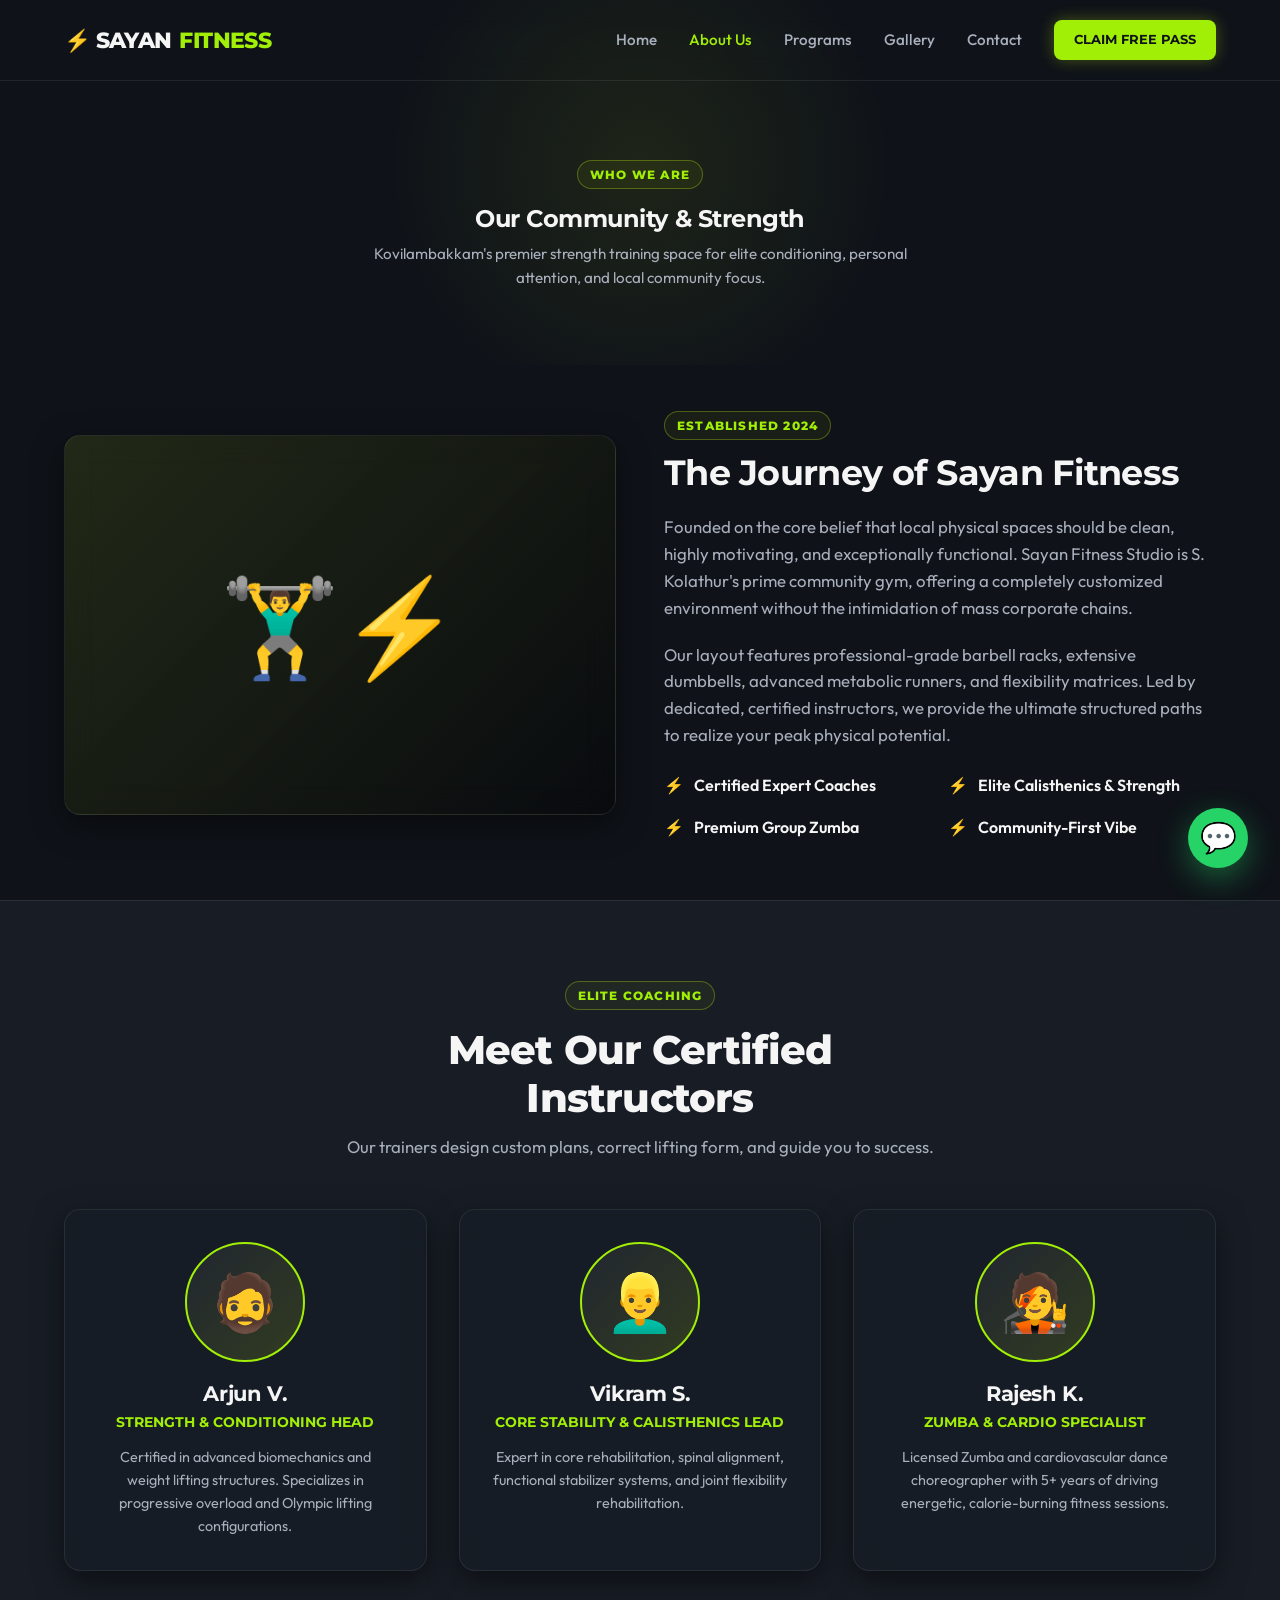
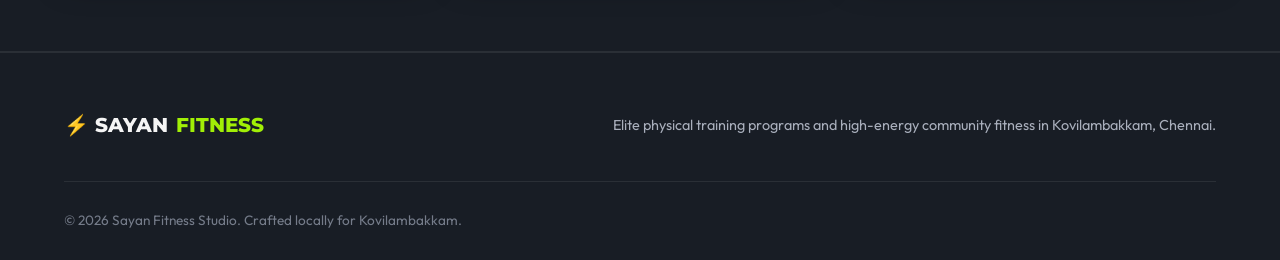
==== about.html @ 77677766 "feat: migrate Sayan Fitness to premium multi-page architecture with validations and redirects" ====
<!DOCTYPE html>
<html lang="en">
<head>
  <script>
    if (window.location.hostname.includes('surge.sh')) {
      window.location.replace('https://sayan-fitness.vercel.app/about.html');
    }
  </script>
  <meta charset="UTF-8">
  <meta name="viewport" content="width=device-width, initial-scale=1.0">
  
  <!-- Primary SEO Meta Tags -->
  <title>About Us — Sayan Fitness Studio | Kovilambakkam, Chennai</title>
  <meta name="description" content="Discover Sayan Fitness Studio, Kovilambakkam's premier strength training and conditioning club. Certified coaches, advanced setup, and a dedicated community.">
  
  <!-- Tab Icon (Pulsing Lightning Bolt Emoji SVG) -->
  <link rel="icon" href="data:image/svg+xml,<svg xmlns=%22http://www.w3.org/2000/svg%22 viewBox=%220 0 100 100%22><text y=%22.9em%22 font-size=%2290%22>⚡</text></svg>">
  
  <!-- CSS Stylesheet -->
  <link rel="stylesheet" href="css/style.css">
  
  <style>
    .subpage-hero {
      padding-top: 160px;
      padding-bottom: 60px;
      text-align: center;
      position: relative;
    }
    .subpage-hero::before {
      content: '';
      position: absolute;
      top: -10%;
      left: 50%;
      transform: translateX(-50%);
      width: 600px;
      height: 400px;
      background: radial-gradient(circle, rgba(var(--accent-lime-rgb), 0.08) 0%, transparent 70%);
      z-index: -1;
      pointer-events: none;
    }
    .about-story {
      padding: 60px 0;
    }
    .story-grid {
      display: grid;
      grid-template-columns: 1fr 1fr;
      gap: 48px;
      align-items: center;
    }
    .story-content h2 {
      font-size: 2.2rem;
      margin-bottom: 20px;
    }
    .story-content p {
      color: var(--text-secondary);
      margin-bottom: 20px;
      font-size: 1.05rem;
    }
    .features-list {
      margin-top: 24px;
      display: grid;
      grid-template-columns: 1fr 1fr;
      gap: 16px;
    }
    .feature-item {
      display: flex;
      align-items: center;
      gap: 10px;
      font-weight: 600;
      color: var(--text-primary);
    }
    .feature-item::before {
      content: '⚡';
      color: var(--accent-lime);
    }
    .team-section {
      padding: 80px 0;
      background-color: var(--bg-secondary);
      border-top: 1px solid var(--glass-border);
      border-bottom: 1px solid var(--glass-border);
    }
    .team-grid {
      display: grid;
      grid-template-columns: repeat(3, 1fr);
      gap: 32px;
      margin-top: 48px;
    }
    .member-card {
      padding: 32px;
      text-align: center;
      display: flex;
      flex-direction: column;
      align-items: center;
      transition: var(--transition-normal);
    }
    .member-card:hover {
      transform: translateY(-8px);
      border-color: rgba(var(--accent-lime-rgb), 0.25);
    }
    .member-photo {
      width: 120px;
      height: 120px;
      background: linear-gradient(135deg, var(--bg-tertiary) 0%, rgba(var(--accent-lime-rgb), 0.15) 100%);
      border: 2.5px solid var(--accent-lime);
      border-radius: var(--radius-full);
      display: flex;
      align-items: center;
      justify-content: center;
      font-size: 3.5rem;
      margin-bottom: 20px;
    }
    .member-card h3 {
      font-size: 1.3rem;
      margin-bottom: 4px;
    }
    .member-card .role {
      color: var(--accent-lime);
      font-weight: 700;
      font-family: var(--font-headings);
      text-transform: uppercase;
      font-size: 0.9rem;
      margin-bottom: 12px;
    }
    .member-card p {
      color: var(--text-secondary);
      font-size: 0.9rem;
    }
  </style>
</head>
<body>

  <!-- ==========================================
       HEADER & NAVIGATION
       ========================================== -->
  <header class="site-header">
    <div class="container header-container">
      <a href="index.html" class="logo">
        ⚡ Sayan <span>Fitness</span>
      </a>
      
      <nav class="nav-menu">
        <a href="index.html" class="nav-link">Home</a>
        <a href="about.html" class="nav-link active">About Us</a>
        <a href="programs.html" class="nav-link">Programs</a>
        <a href="gallery.html" class="nav-link">Gallery</a>
        <a href="contact.html" class="nav-link">Contact</a>
        <a href="index.html#planner" class="btn btn-primary" style="padding: 10px 20px; font-size: 0.8rem; border-radius: var(--radius-sm);">Claim Free Pass</a>
      </nav>
      
      <button class="menu-toggle" aria-label="Toggle Menu">
        <span></span>
        <span></span>
        <span></span>
      </button>
    </div>
  </header>

  <!-- ==========================================
       SUBPAGE HERO
       ========================================== -->
  <section class="subpage-hero">
    <div class="container">
      <span class="section-tag">WHO WE ARE</span>
      <h1>Our Community & Strength</h1>
      <p class="calc-subtitle" style="max-width: 600px; margin: 8px auto 0 auto;">Kovilambakkam's premier strength training space for elite conditioning, personal attention, and local community focus.</p>
    </div>
  </section>

  <!-- ==========================================
       ABOUT STORY
       ========================================== -->
  <section class="about-story">
    <div class="container">
      <div class="story-grid">
        <div class="story-image glass-card" style="height: 380px; display: flex; align-items: center; justify-content: center; font-size: 6rem; background: linear-gradient(135deg, rgba(var(--accent-lime-rgb), 0.1), rgba(0,0,0,0.4));">
          🏋️‍♂️⚡
        </div>
        <div class="story-content">
          <span class="section-tag" style="margin-bottom: 12px;">ESTABLISHED 2024</span>
          <h2>The Journey of Sayan Fitness</h2>
          <p>Founded on the core belief that local physical spaces should be clean, highly motivating, and exceptionally functional. Sayan Fitness Studio is S. Kolathur's prime community gym, offering a completely customized environment without the intimidation of mass corporate chains.</p>
          <p>Our layout features professional-grade barbell racks, extensive dumbbells, advanced metabolic runners, and flexibility matrices. Led by dedicated, certified instructors, we provide the ultimate structured paths to realize your peak physical potential.</p>
          
          <div class="features-list">
            <div class="feature-item">Certified Expert Coaches</div>
            <div class="feature-item">Elite Calisthenics & Strength</div>
            <div class="feature-item">Premium Group Zumba</div>
            <div class="feature-item">Community-First Vibe</div>
          </div>
        </div>
      </div>
    </div>
  </section>

  <!-- ==========================================
       TEAM SECTION
       ========================================== -->
  <section class="team-section">
    <div class="container">
      <div class="section-header" style="margin-bottom: 0;">
        <span class="section-tag">ELITE COACHING</span>
        <h2>Meet Our Certified Instructors</h2>
        <p>Our trainers design custom plans, correct lifting form, and guide you to success.</p>
      </div>
      
      <div class="team-grid">
        <!-- Trainer 1 -->
        <div class="member-card glass-card">
          <div class="member-photo">🧔</div>
          <h3>Arjun V.</h3>
          <span class="role">Strength & Conditioning Head</span>
          <p>Certified in advanced biomechanics and weight lifting structures. Specializes in progressive overload and Olympic lifting configurations.</p>
        </div>

        <!-- Trainer 2 -->
        <div class="member-card glass-card">
          <div class="member-photo">👱‍♂️</div>
          <h3>Vikram S.</h3>
          <span class="role">Core Stability & Calisthenics Lead</span>
          <p>Expert in core rehabilitation, spinal alignment, functional stabilizer systems, and joint flexibility rehabilitation.</p>
        </div>

        <!-- Trainer 3 -->
        <div class="member-card glass-card">
          <div class="member-photo">🧑‍🎤</div>
          <h3>Rajesh K.</h3>
          <span class="role">Zumba & Cardio Specialist</span>
          <p>Licensed Zumba and cardiovascular dance choreographer with 5+ years of driving energetic, calorie-burning fitness sessions.</p>
        </div>
      </div>
    </div>
  </section>

  <!-- ==========================================
       FOOTER
       ========================================== -->
  <footer class="site-footer">
    <div class="container">
      <div class="footer-top">
        <div class="footer-logo">
          ⚡ Sayan <span>Fitness</span>
        </div>
        <p class="footer-tagline">Elite physical training programs and high-energy community fitness in Kovilambakkam, Chennai.</p>
      </div>
      
      <div class="footer-bottom">
        <p>&copy; 2026 Sayan Fitness Studio. Crafted locally for Kovilambakkam.</p>
      </div>
    </div>
  </footer>

  <!-- Floating WhatsApp Sticky -->
  <a href="https://wa.me/919600984227?text=Hi%20Sayan%20Fitness%20Studio!%20I'd%20like%20to%20claim%20my%20Free%201-Day%20Trial%20Pass." target="_blank" class="whatsapp-sticky" style="background-color: #25d366;" aria-label="Chat on WhatsApp">
    💬
  </a>

  <!-- JavaScript Toggle -->
  <script>
    document.addEventListener('DOMContentLoaded', () => {
      const menuToggle = document.querySelector('.menu-toggle');
      const navMenu = document.querySelector('.nav-menu');

      if (menuToggle && navMenu) {
        menuToggle.addEventListener('click', () => {
          navMenu.classList.toggle('active');
          const spans = menuToggle.querySelectorAll('span');
          if (navMenu.classList.contains('active')) {
            spans[0].style.transform = 'rotate(45deg) translate(6px, 6px)';
            spans[1].style.opacity = '0';
            spans[2].style.transform = 'rotate(-45deg) translate(6px, -6px)';
          } else {
            spans[0].style.transform = 'none';
            spans[1].style.opacity = '1';
            spans[2].style.transform = 'none';
          }
        });
      }
    });
  </script>
</body>
</html>
---- css/style.css ----
@import url('https://fonts.googleapis.com/css2?family=Montserrat:wght@400;600;700;800&family=Outfit:wght@300;400;500;600;700&display=swap');

/* ==========================================
   CSS CUSTOM PROPERTIES (DESIGN TOKENS)
   ========================================== */
:root {
  /* Color System */
  --bg-primary: hsl(220, 25%, 8%);
  --bg-secondary: hsl(220, 20%, 12%);
  --bg-tertiary: hsl(220, 18%, 16%);

  --accent-lime: hsl(80, 95%, 48%);
  --accent-lime-hover: hsl(80, 95%, 40%);
  --accent-lime-rgb: 204, 242, 12;

  --accent-orange: hsl(22, 100%, 50%);
  --accent-orange-hover: hsl(22, 100%, 45%);
  --accent-orange-rgb: 255, 89, 0;

  --text-primary: hsl(0, 0%, 96%);
  --text-secondary: hsl(220, 12%, 70%);
  --text-muted: hsl(220, 8%, 50%);

  /* Glassmorphism Styles */
  --glass-bg: rgba(22, 28, 38, 0.65);
  --glass-border: rgba(255, 255, 255, 0.08);
  --glass-glow: rgba(204, 242, 12, 0.15);

  /* Layout Spacing & Borders */
  --radius-sm: 8px;
  --radius-md: 16px;
  --radius-lg: 24px;
  --radius-full: 9999px;
  --shadow-sm: 0 4px 10px rgba(0, 0, 0, 0.3);
  --shadow-md: 0 10px 30px rgba(0, 0, 0, 0.5);
  --shadow-lg: 0 20px 50px rgba(0, 0, 0, 0.7);

  /* Transitions */
  --transition-fast: 0.2s cubic-bezier(0.4, 0, 0.2, 1);
  --transition-normal: 0.3s cubic-bezier(0.4, 0, 0.2, 1);
  --transition-slow: 0.5s cubic-bezier(0.4, 0, 0.2, 1);

  /* Fonts */
  --font-headings: 'Montserrat', sans-serif;
  --font-body: 'Outfit', sans-serif;
}

/* ==========================================
   RESET & BASE STYLES
   ========================================== */
*,
*::before,
*::after {
  box-sizing: border-box;
  margin: 0;
  padding: 0;
}

html {
  scroll-behavior: smooth;
  font-size: 16px;
  -webkit-font-smoothing: antialiased;
  -moz-osx-font-smoothing: grayscale;
}

body {
  background-color: var(--bg-primary);
  color: var(--text-primary);
  font-family: var(--font-body);
  line-height: 1.6;
  overflow-x: hidden;
}

h1,
h2,
h3,
h4,
h5,
h6 {
  font-family: var(--font-headings);
  font-weight: 700;
  letter-spacing: -0.02em;
  line-height: 1.2;
}

a {
  color: inherit;
  text-decoration: none;
  transition: var(--transition-fast);
}

ul {
  list-style: none;
}

img {
  max-width: 100%;
  height: auto;
  display: block;
}

/* Custom Scrollbar */
::-webkit-scrollbar {
  width: 8px;
}

::-webkit-scrollbar-track {
  background: var(--bg-primary);
}

::-webkit-scrollbar-thumb {
  background: var(--bg-tertiary);
  border-radius: var(--radius-full);
}

::-webkit-scrollbar-thumb:hover {
  background: var(--accent-lime);
}

/* ==========================================
   REUSABLE UTILITIES
   ========================================== */
.container {
  width: 100%;
  max-width: 1200px;
  margin: 0 auto;
  padding: 0 24px;
}

.glass-card {
  background: var(--glass-bg);
  border: 1px solid var(--glass-border);
  backdrop-filter: blur(16px);
  -webkit-backdrop-filter: blur(16px);
  border-radius: var(--radius-md);
  box-shadow: var(--shadow-md);
}

.btn {
  display: inline-flex;
  align-items: center;
  justify-content: center;
  gap: 8px;
  padding: 14px 28px;
  font-family: var(--font-headings);
  font-size: 0.95rem;
  font-weight: 700;
  text-transform: uppercase;
  border-radius: var(--radius-full);
  border: none;
  cursor: pointer;
  transition: var(--transition-normal);
  position: relative;
  overflow: hidden;
}

.btn-primary {
  background-color: var(--accent-lime);
  color: var(--bg-primary);
  box-shadow: 0 0 15px rgba(var(--accent-lime-rgb), 0.3);
}

.btn-primary:hover {
  background-color: var(--accent-lime-hover);
  transform: translateY(-2px);
  box-shadow: 0 0 25px rgba(var(--accent-lime-rgb), 0.5);
}

.btn-secondary {
  background-color: transparent;
  color: var(--text-primary);
  border: 1.5px solid var(--glass-border);
}

.btn-secondary:hover {
  background-color: rgba(255, 255, 255, 0.05);
  border-color: var(--text-primary);
  transform: translateY(-2px);
}

.text-gradient {
  background: linear-gradient(135deg, var(--text-primary) 30%, var(--accent-lime) 100%);
  -webkit-background-clip: text;
  -webkit-text-fill-color: transparent;
  background-clip: text;
}

.section-tag {
  display: inline-block;
  font-family: var(--font-headings);
  font-size: 0.75rem;
  font-weight: 800;
  text-transform: uppercase;
  color: var(--accent-lime);
  border: 1px solid rgba(var(--accent-lime-rgb), 0.3);
  padding: 4px 12px;
  border-radius: var(--radius-full);
  margin-bottom: 16px;
  letter-spacing: 0.1em;
  background: rgba(var(--accent-lime-rgb), 0.05);
}

/* ==========================================
   HEADER & NAVIGATION
   ========================================== */
.site-header {
  position: fixed;
  top: 0;
  left: 0;
  width: 100%;
  z-index: 100;
  background: rgba(var(--bg-primary), 0.8);
  backdrop-filter: blur(12px);
  -webkit-backdrop-filter: blur(12px);
  border-bottom: 1px solid var(--glass-border);
  transition: var(--transition-normal);
}

.header-container {
  display: flex;
  align-items: center;
  justify-content: space-between;
  height: 80px;
}

.logo {
  display: flex;
  align-items: center;
  gap: 8px;
  font-family: var(--font-headings);
  font-size: 1.35rem;
  font-weight: 800;
  text-transform: uppercase;
  letter-spacing: -0.03em;
}

.logo span {
  color: var(--accent-lime);
}

.nav-menu {
  display: flex;
  align-items: center;
  gap: 32px;
}

.nav-link {
  font-size: 0.95rem;
  font-weight: 500;
  color: var(--text-secondary);
}

.nav-link:hover,
.nav-link.active {
  color: var(--accent-lime);
}

.menu-toggle {
  display: none;
  flex-direction: column;
  gap: 6px;
  background: none;
  border: none;
  cursor: pointer;
  z-index: 102;
}

.menu-toggle span {
  display: block;
  width: 28px;
  height: 2.5px;
  background-color: var(--text-primary);
  border-radius: var(--radius-full);
  transition: var(--transition-normal);
}

/* ==========================================
   HERO SECTION
   ========================================== */
.hero-section {
  padding-top: 160px;
  padding-bottom: 80px;
  position: relative;
  overflow: hidden;
}

/* Modern Geometric Grid BG */
.hero-section::before {
  content: '';
  position: absolute;
  top: -20%;
  right: -10%;
  width: 800px;
  height: 800px;
  background: radial-gradient(circle, rgba(var(--accent-lime-rgb), 0.08) 0%, transparent 70%);
  z-index: -1;
  pointer-events: none;
}

.hero-grid {
  display: grid;
  grid-template-columns: 1.1fr 0.9fr;
  gap: 64px;
  align-items: center;
}

.hero-content h1 {
  font-size: clamp(2.5rem, 5vw, 4rem);
  font-weight: 800;
  line-height: 1.1;
  margin-bottom: 24px;
}

.hero-content p {
  font-size: 1.15rem;
  color: var(--text-secondary);
  margin-bottom: 40px;
  max-width: 540px;
}

.hero-cta {
  display: flex;
  align-items: center;
  gap: 16px;
  flex-wrap: wrap;
}

.hero-badge-group {
  display: flex;
  align-items: center;
  gap: 24px;
  margin-top: 56px;
  border-top: 1px solid var(--glass-border);
  padding-top: 24px;
}

.hero-badge {
  display: flex;
  flex-direction: column;
}

.hero-badge .number {
  font-family: var(--font-headings);
  font-size: 2rem;
  font-weight: 800;
  color: var(--accent-lime);
  line-height: 1;
}

.hero-badge .label {
  font-size: 0.8rem;
  color: var(--text-secondary);
  text-transform: uppercase;
  letter-spacing: 0.05em;
  margin-top: 4px;
}

/* ==========================================
   INTERACTIVE CALCULATOR / PLANNER
   ========================================== */
.calculator-card {
  padding: 40px;
  position: relative;
  overflow: hidden;
}

.calculator-card::after {
  content: '';
  position: absolute;
  bottom: -20%;
  left: -20%;
  width: 300px;
  height: 300px;
  background: radial-gradient(circle, rgba(var(--accent-lime-rgb), 0.03) 0%, transparent 60%);
  pointer-events: none;
}

.calc-title {
  margin-bottom: 8px;
}

.calc-subtitle {
  color: var(--text-secondary);
  font-size: 0.95rem;
  margin-bottom: 32px;
}

.form-row {
  display: grid;
  grid-template-columns: 1fr 1fr;
  gap: 24px;
  margin-bottom: 24px;
}

.input-group {
  display: flex;
  flex-direction: column;
  gap: 8px;
}

.input-label {
  font-size: 0.85rem;
  font-weight: 600;
  color: var(--text-secondary);
  text-transform: uppercase;
  letter-spacing: 0.05em;
}

.input-wrapper {
  position: relative;
  display: flex;
  align-items: center;
}

.form-control {
  width: 100%;
  background: rgba(0, 0, 0, 0.3);
  border: 1px solid var(--glass-border);
  color: var(--text-primary);
  padding: 14px 18px;
  border-radius: var(--radius-sm);
  font-family: var(--font-body);
  font-size: 1rem;
  font-weight: 500;
  transition: var(--transition-fast);
}

.form-control:focus {
  outline: none;
  border-color: var(--accent-lime);
  box-shadow: 0 0 10px rgba(var(--accent-lime-rgb), 0.15);
}

/* Style for Unit tags inside input wrapper */
.input-unit {
  position: absolute;
  right: 18px;
  color: var(--text-muted);
  font-size: 0.9rem;
  font-weight: 600;
}

.btn-select {
  display: flex;
  align-items: center;
  justify-content: center;
  background: rgba(0, 0, 0, 0.3);
  border: 1px solid var(--glass-border);
  color: var(--text-secondary);
  padding: 14px;
  border-radius: var(--radius-sm);
  cursor: pointer;
  font-family: var(--font-body);
  font-weight: 600;
  transition: var(--transition-fast);
}

.btn-select.active {
  background: rgba(var(--accent-lime-rgb), 0.08);
  border-color: var(--accent-lime);
  color: var(--accent-lime);
}

.goal-selector {
  display: grid;
  grid-template-columns: repeat(4, 1fr);
  gap: 12px;
}

/* Estimar Output Display */
.calc-results {
  margin-top: 32px;
  padding-top: 32px;
  border-top: 1px solid var(--glass-border);
}

.results-grid {
  display: grid;
  grid-template-columns: 1fr 1fr;
  gap: 24px;
  margin-bottom: 28px;
}

.result-box {
  background: rgba(0, 0, 0, 0.2);
  border: 1px solid rgba(255, 255, 255, 0.04);
  padding: 16px;
  border-radius: var(--radius-sm);
  text-align: center;
}

.result-val {
  font-family: var(--font-headings);
  font-size: 2.25rem;
  font-weight: 800;
  color: var(--accent-lime);
  line-height: 1.2;
}

.result-label {
  font-size: 0.75rem;
  text-transform: uppercase;
  color: var(--text-secondary);
  letter-spacing: 0.05em;
  margin-top: 4px;
}

/* Recommended Program Card */
.recommendation-alert {
  background: linear-gradient(135deg, rgba(var(--accent-lime-rgb), 0.08) 0%, rgba(0, 0, 0, 0.2) 100%);
  border: 1.5px dashed rgba(var(--accent-lime-rgb), 0.4);
  padding: 20px 24px;
  border-radius: var(--radius-sm);
  margin-bottom: 28px;
  display: flex;
  align-items: center;
  justify-content: space-between;
  gap: 20px;
}

.recommendation-alert .info {
  display: flex;
  flex-direction: column;
}

.recommendation-alert .tag {
  font-size: 0.7rem;
  text-transform: uppercase;
  font-weight: 800;
  letter-spacing: 0.08em;
  color: var(--accent-lime);
}

.recommendation-alert .program-name {
  font-family: var(--font-headings);
  font-size: 1.15rem;
  font-weight: 700;
  margin-top: 2px;
}

.recommendation-alert .program-desc {
  font-size: 0.85rem;
  color: var(--text-secondary);
  margin-top: 4px;
}

.recommendation-alert .icon {
  font-size: 2rem;
  opacity: 0.85;
}

/* Dynamic WhatsApp Link CTA styling */
.cta-btn-whatsapp {
  width: 100%;
  background: linear-gradient(135deg, #128c7e 0%, #25d366 100%);
  color: white;
  border: none;
  font-weight: 800;
  box-shadow: 0 8px 24px rgba(37, 211, 102, 0.25);
  animation: pulse-whatsapp 2s infinite;
}

.cta-btn-whatsapp:hover {
  background: #25d366;
  transform: translateY(-2px);
  box-shadow: 0 12px 30px rgba(37, 211, 102, 0.45);
}

@keyframes pulse-whatsapp {
  0% {
    box-shadow: 0 0 0 0 rgba(37, 211, 102, 0.6);
  }

  70% {
    box-shadow: 0 0 0 12px rgba(37, 211, 102, 0);
  }

  100% {
    box-shadow: 0 0 0 0 rgba(37, 211, 102, 0);
  }
}

/* ==========================================
   PROGRAMS / SERVICES
   ========================================== */
.programs-section {
  padding: 100px 0;
  position: relative;
}

.section-header {
  text-align: center;
  max-width: 600px;
  margin: 0 auto 64px auto;
}

.section-header h2 {
  font-size: 2.5rem;
  font-weight: 800;
}

.section-header p {
  color: var(--text-secondary);
  margin-top: 12px;
  font-size: 1.05rem;
}

.programs-grid {
  display: grid;
  grid-template-columns: repeat(3, 1fr);
  gap: 32px;
}

.program-card {
  padding: 40px 32px;
  display: flex;
  flex-direction: column;
  height: 100%;
  transition: var(--transition-normal);
  position: relative;
  overflow: hidden;
}

.program-card::before {
  content: '';
  position: absolute;
  top: 0;
  left: 0;
  width: 100%;
  height: 3px;
  background: linear-gradient(90deg, transparent, var(--accent-lime), transparent);
  opacity: 0;
  transition: var(--transition-normal);
}

.program-card:hover {
  transform: translateY(-8px);
  border-color: rgba(var(--accent-lime-rgb), 0.25);
  box-shadow: 0 15px 35px rgba(0, 0, 0, 0.6), 0 0 20px rgba(var(--accent-lime-rgb), 0.05);
}

.program-card:hover::before {
  opacity: 1;
}

.program-icon {
  width: 56px;
  height: 56px;
  background: rgba(255, 255, 255, 0.03);
  border: 1px solid var(--glass-border);
  border-radius: var(--radius-sm);
  display: flex;
  align-items: center;
  justify-content: center;
  font-size: 1.8rem;
  margin-bottom: 24px;
  transition: var(--transition-fast);
}

.program-card:hover .program-icon {
  background: rgba(var(--accent-lime-rgb), 0.1);
  border-color: var(--accent-lime);
  color: var(--accent-lime);
  transform: scale(1.05);
}

.program-card h3 {
  font-size: 1.35rem;
  margin-bottom: 12px;
}

.program-card p {
  color: var(--text-secondary);
  font-size: 0.95rem;
  line-height: 1.6;
  margin-bottom: 24px;
  flex-grow: 1;
}

.program-features {
  display: flex;
  flex-direction: column;
  gap: 10px;
  margin-bottom: 32px;
}

.program-features li {
  font-size: 0.85rem;
  color: var(--text-secondary);
  display: flex;
  align-items: center;
  gap: 8px;
}

.program-features li::before {
  content: '✓';
  color: var(--accent-lime);
  font-weight: 700;
}

/* ==========================================
   LOCATION & STUDIO INFORMATION
   ========================================== */
.location-section {
  padding: 100px 0;
  background: linear-gradient(180deg, var(--bg-primary) 0%, var(--bg-secondary) 100%);
  position: relative;
}

.location-grid {
  display: grid;
  grid-template-columns: 1fr 1fr;
  gap: 64px;
  align-items: center;
}

.studio-info {
  display: flex;
  flex-direction: column;
}

.info-cards {
  display: grid;
  grid-template-columns: 1fr 1fr;
  gap: 20px;
  margin-top: 32px;
}

.info-card {
  padding: 24px;
  display: flex;
  flex-direction: column;
  gap: 12px;
  background: rgba(0, 0, 0, 0.2);
  border: 1px solid var(--glass-border);
  border-radius: var(--radius-md);
}

.info-card .icon {
  font-size: 1.5rem;
  color: var(--accent-lime);
}

.info-card h4 {
  font-size: 1.05rem;
  font-weight: 700;
}

.info-card p {
  font-size: 0.9rem;
  color: var(--text-secondary);
  line-height: 1.5;
}

/* Customized clean Google Maps element container */
.map-card {
  height: 450px;
  overflow: hidden;
  border-radius: var(--radius-lg);
  position: relative;
}

.map-card iframe {
  width: 100%;
  height: 100%;
  border: none;
  filter: grayscale(1) invert(0.9) contrast(1.2);
  /* Stylized dark map overlay */
  opacity: 0.95;
  transition: var(--transition-normal);
}

.map-card:hover iframe {
  filter: none;
  opacity: 1;
}

/* ==========================================
   FOOTER
   ========================================== */
.site-footer {
  background-color: var(--bg-secondary);
  border-top: 1px solid var(--glass-border);
  padding: 56px 0 28px 0;
}

.footer-top {
  display: flex;
  align-items: center;
  justify-content: space-between;
  padding-bottom: 40px;
  border-bottom: 1px solid var(--glass-border);
  margin-bottom: 28px;
}

.footer-logo {
  display: flex;
  align-items: center;
  gap: 8px;
  font-family: var(--font-headings);
  font-size: 1.25rem;
  font-weight: 800;
  text-transform: uppercase;
}

.footer-logo span {
  color: var(--accent-lime);
}

.footer-tagline {
  font-size: 0.9rem;
  color: var(--text-secondary);
}

.footer-bottom {
  display: flex;
  align-items: center;
  justify-content: space-between;
  font-size: 0.85rem;
  color: var(--text-muted);
}

/* Sticky Mobile Quick Actions */
.whatsapp-sticky {
  position: fixed;
  bottom: 32px;
  right: 32px;
  width: 60px;
  height: 60px;
  background-color: #25d366;
  border-radius: var(--radius-full);
  display: flex;
  align-items: center;
  justify-content: center;
  color: white;
  font-size: 1.85rem;
  box-shadow: 0 10px 30px rgba(37, 211, 102, 0.4);
  z-index: 99;
  transition: var(--transition-normal);
}

.whatsapp-sticky:hover {
  transform: scale(1.1) rotate(10deg);
  box-shadow: 0 15px 40px rgba(37, 211, 102, 0.6);
}

/* ==========================================
   RESPONSIVE DESIGN (MEDIA QUERIES)
   ========================================== */
@media (max-width: 1024px) {
  .hero-grid {
    grid-template-columns: 1fr;
    gap: 48px;
    text-align: center;
  }

  .hero-content p {
    margin: 0 auto 40px auto;
  }

  .hero-cta {
    justify-content: center;
  }

  .hero-badge-group {
    justify-content: center;
  }

  .programs-grid {
    grid-template-columns: repeat(2, 1fr);
    gap: 24px;
  }

  .location-grid {
    grid-template-columns: 1fr;
    gap: 48px;
  }
}

@media (max-width: 768px) {
  .menu-toggle {
    display: flex;
  }

  .nav-menu {
    position: fixed;
    top: 0;
    right: -100%;
    width: 80%;
    height: 100vh;
    background: var(--bg-secondary);
    border-left: 1px solid var(--glass-border);
    flex-direction: column;
    justify-content: center;
    gap: 40px;
    z-index: 101;
    transition: var(--transition-normal);
  }

  .nav-menu.active {
    right: 0;
  }

  .programs-grid {
    grid-template-columns: 1fr;
    gap: 24px;
  }

  .form-row {
    grid-template-columns: 1fr;
    gap: 20px;
  }

  .goal-selector {
    grid-template-columns: repeat(2, 1fr);
  }

  .results-grid {
    grid-template-columns: 1fr;
    gap: 16px;
  }

  .recommendation-alert {
    flex-direction: column;
    text-align: center;
  }

  .info-cards {
    grid-template-columns: 1fr;
  }

  .footer-top {
    flex-direction: column;
    gap: 20px;
    text-align: center;
  }

  .footer-bottom {
    flex-direction: column;
    gap: 12px;
    text-align: center;
  }

  .whatsapp-sticky {
    bottom: 24px;
    right: 24px;
    width: 50px;
    height: 50px;
    font-size: 1.5rem;
  }
}
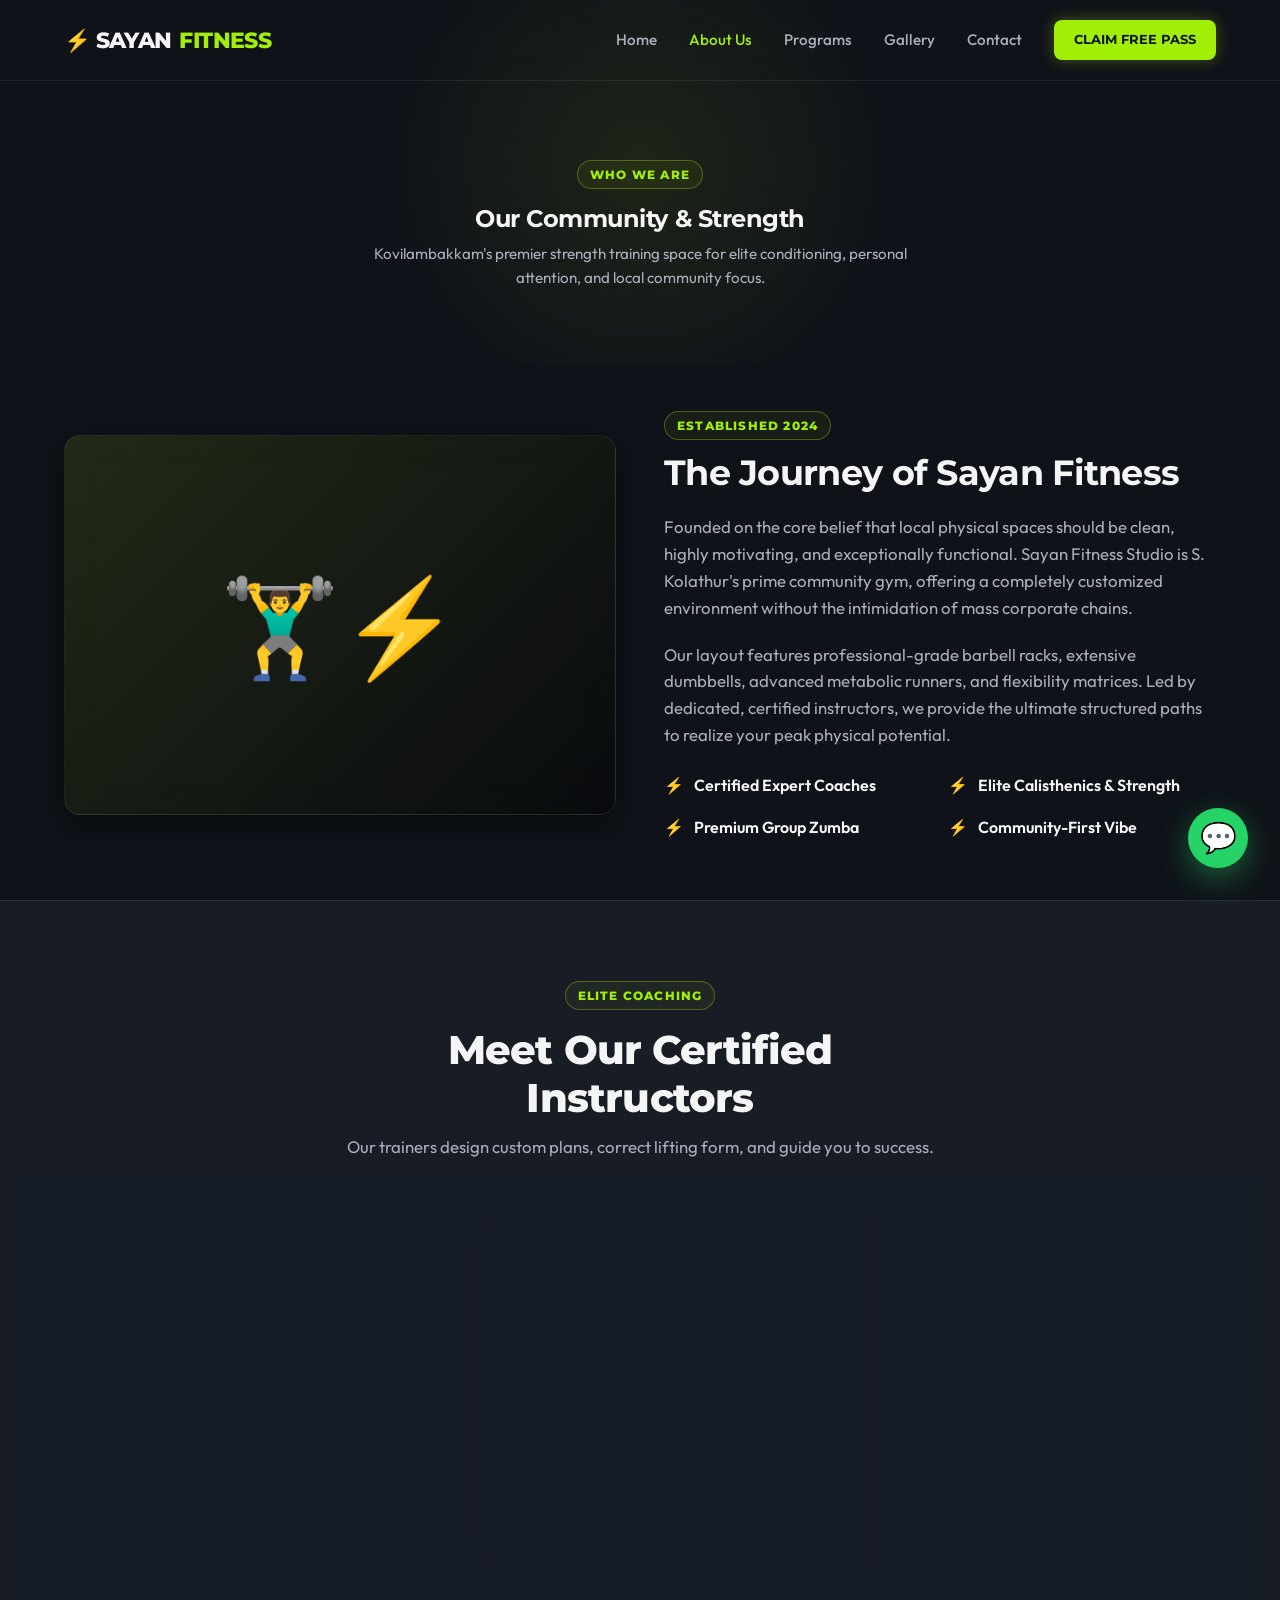
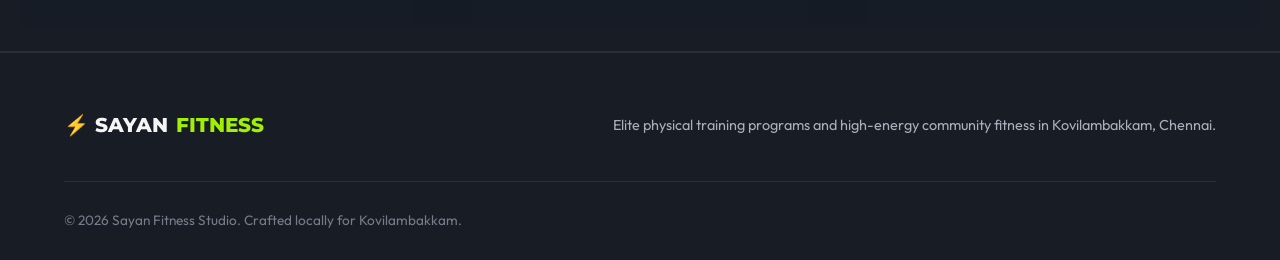
==== commit 2037028b: "chore: add mobile responsive layouts for all Sayan subpages" ====
--- a/about.html
+++ b/about.html
@@ -125,6 +125,26 @@
       color: var(--text-secondary);
       font-size: 0.9rem;
     }
+    @media (max-width: 768px) {
+      .story-grid {
+        grid-template-columns: 1fr;
+        gap: 32px;
+      }
+      .team-grid {
+        grid-template-columns: 1fr;
+        gap: 24px;
+      }
+      .features-list {
+        grid-template-columns: 1fr;
+      }
+      .subpage-hero {
+        padding-top: 120px;
+        padding-bottom: 40px;
+      }
+      .story-content h2 {
+        font-size: 1.8rem;
+      }
+    }
   </style>
 </head>
 <body>
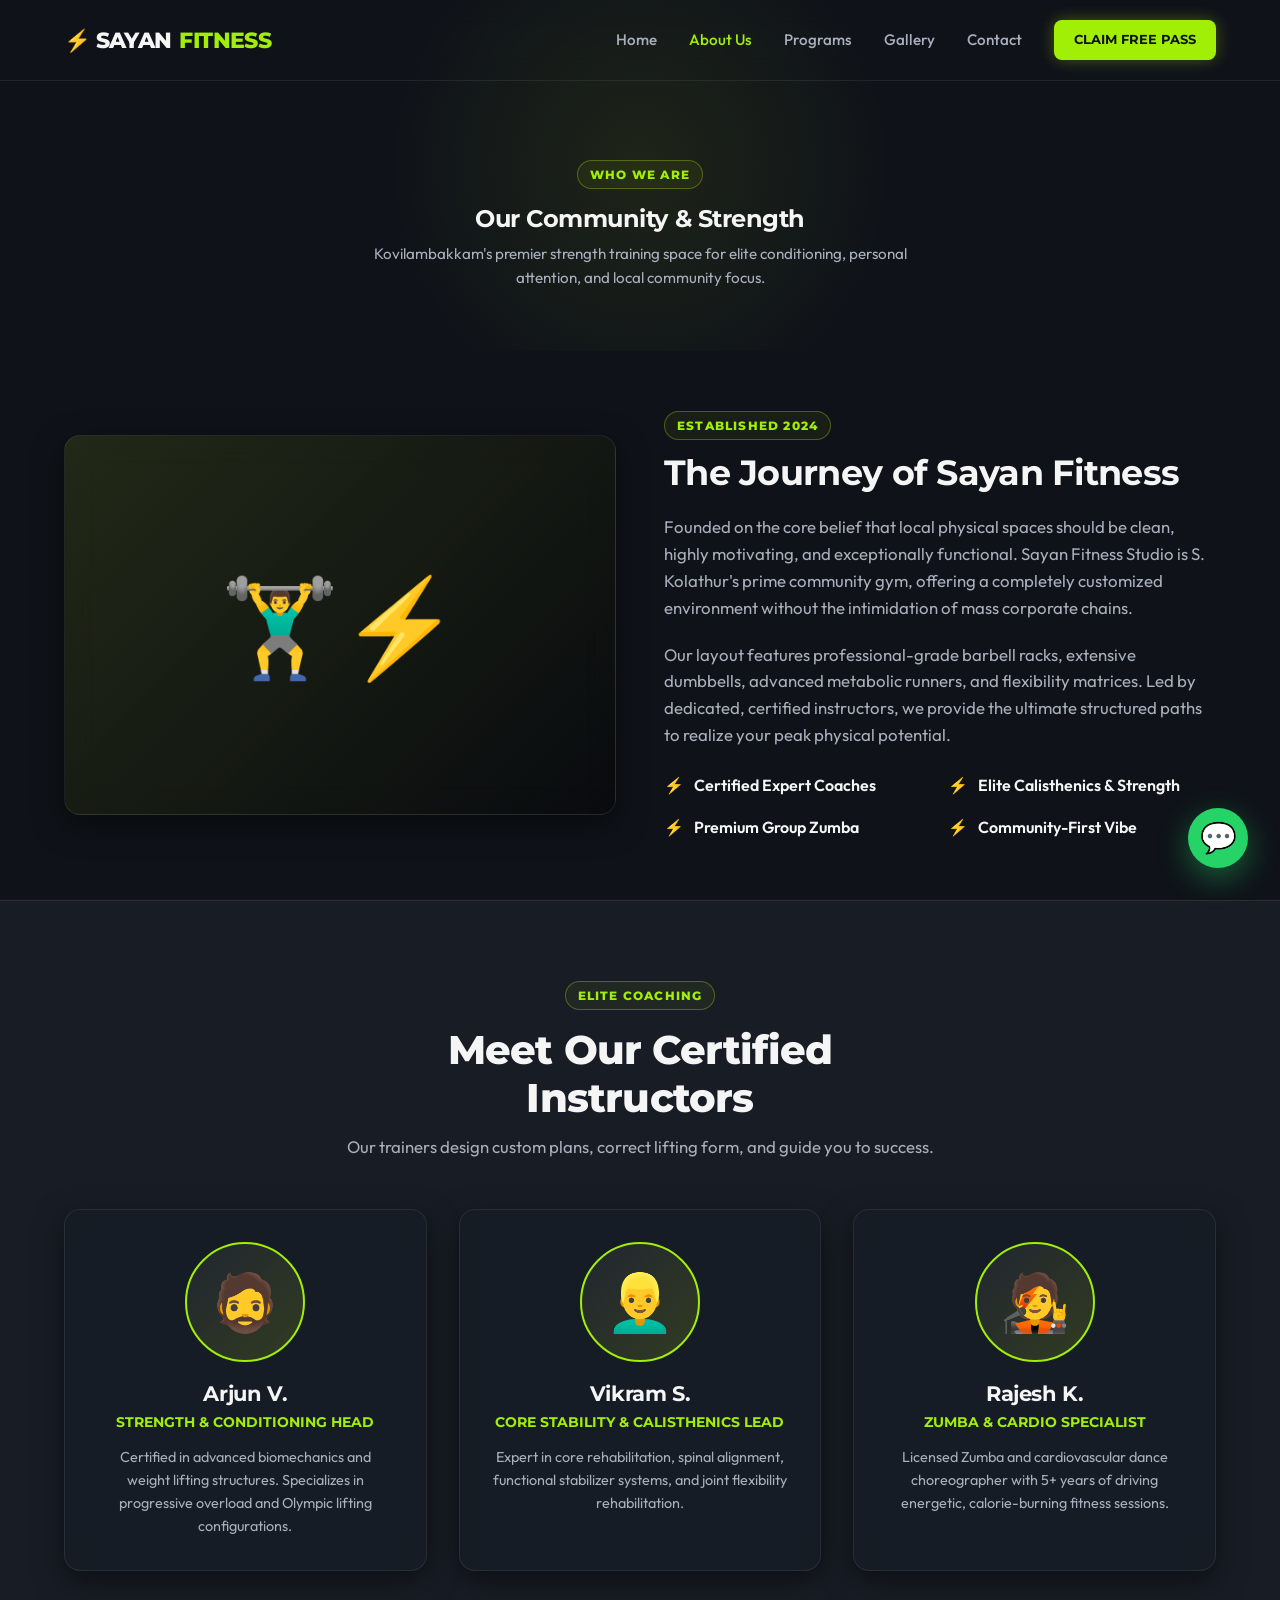
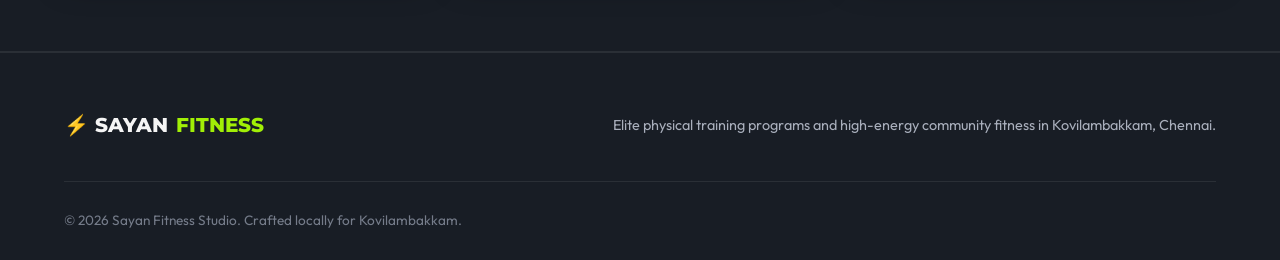
==== commit f09698dd: "fix: add overflow hidden to subpage hero to prevent horizontal viewport overflow on mobile" ====
--- a/about.html
+++ b/about.html
@@ -25,6 +25,7 @@
       padding-bottom: 60px;
       text-align: center;
       position: relative;
+      overflow: hidden;
     }
     .subpage-hero::before {
       content: '';
